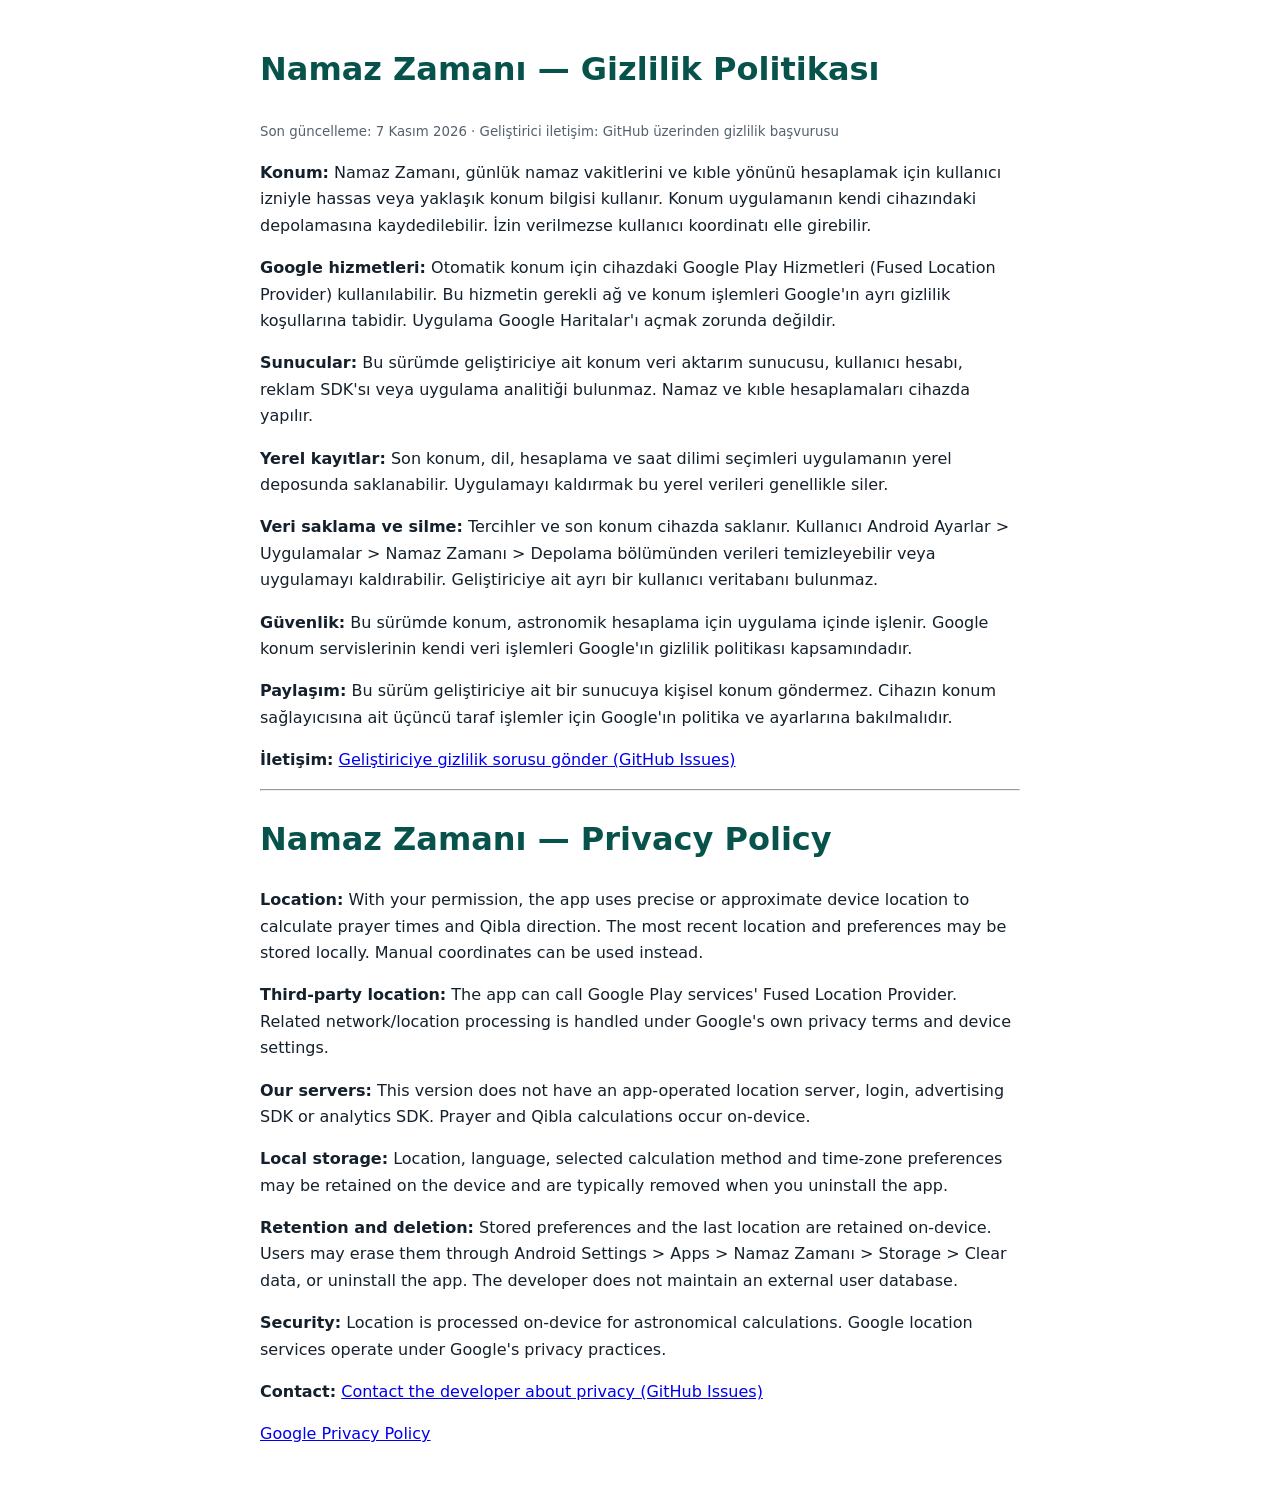
==== docs/privacy-policy.html @ 65fbda98 "Add in-app and public privacy policy for Play Store" ====
<!doctype html>
<html lang="tr">
<head><meta charset="utf-8"><meta name="viewport" content="width=device-width,initial-scale=1">
<title>Namaz Zamanı — Gizlilik Politikası / Privacy Policy</title>
<style>body{font:16px/1.65 system-ui,sans-serif;max-width:760px;padding:22px;margin:auto;color:#14202b}h1,h2{color:#07534c}small{color:#54616f}</style></head>
<body>
<h1>Namaz Zamanı — Gizlilik Politikası</h1>
<small>Son güncelleme: 7 Kasım 2026 · Geliştirici iletişim: GitHub üzerinden gizlilik başvurusu</small>
<p><b>Konum:</b> Namaz Zamanı, günlük namaz vakitlerini ve kıble yönünü hesaplamak için kullanıcı izniyle hassas veya yaklaşık konum bilgisi kullanır. Konum uygulamanın kendi cihazındaki depolamasına kaydedilebilir. İzin verilmezse kullanıcı koordinatı elle girebilir.</p>
<p><b>Google hizmetleri:</b> Otomatik konum için cihazdaki Google Play Hizmetleri (Fused Location Provider) kullanılabilir. Bu hizmetin gerekli ağ ve konum işlemleri Google'ın ayrı gizlilik koşullarına tabidir. Uygulama Google Haritalar'ı açmak zorunda değildir.</p>
<p><b>Sunucular:</b> Bu sürümde geliştiriciye ait konum veri aktarım sunucusu, kullanıcı hesabı, reklam SDK'sı veya uygulama analitiği bulunmaz. Namaz ve kıble hesaplamaları cihazda yapılır.</p>
<p><b>Yerel kayıtlar:</b> Son konum, dil, hesaplama ve saat dilimi seçimleri uygulamanın yerel deposunda saklanabilir. Uygulamayı kaldırmak bu yerel verileri genellikle siler.</p>
<p><b>Veri saklama ve silme:</b> Tercihler ve son konum cihazda saklanır. Kullanıcı Android Ayarlar &gt; Uygulamalar &gt; Namaz Zamanı &gt; Depolama bölümünden verileri temizleyebilir veya uygulamayı kaldırabilir. Geliştiriciye ait ayrı bir kullanıcı veritabanı bulunmaz.</p>
<p><b>Güvenlik:</b> Bu sürümde konum, astronomik hesaplama için uygulama içinde işlenir. Google konum servislerinin kendi veri işlemleri Google'ın gizlilik politikası kapsamındadır.</p>
<p><b>Paylaşım:</b> Bu sürüm geliştiriciye ait bir sunucuya kişisel konum göndermez. Cihazın konum sağlayıcısına ait üçüncü taraf işlemler için Google'ın politika ve ayarlarına bakılmalıdır.</p>
<p><b>İletişim:</b> <a href="https://github.com/umittamer8241-cpu/Namaz-zaman-/issues/new">Geliştiriciye gizlilik sorusu gönder (GitHub Issues)</a></p>
<hr>
<h1 lang="en">Namaz Zamanı — Privacy Policy</h1>
<p lang="en"><b>Location:</b> With your permission, the app uses precise or approximate device location to calculate prayer times and Qibla direction. The most recent location and preferences may be stored locally. Manual coordinates can be used instead.</p>
<p lang="en"><b>Third-party location:</b> The app can call Google Play services' Fused Location Provider. Related network/location processing is handled under Google's own privacy terms and device settings.</p>
<p lang="en"><b>Our servers:</b> This version does not have an app-operated location server, login, advertising SDK or analytics SDK. Prayer and Qibla calculations occur on-device.</p>
<p lang="en"><b>Local storage:</b> Location, language, selected calculation method and time-zone preferences may be retained on the device and are typically removed when you uninstall the app.</p>
<p lang="en"><b>Retention and deletion:</b> Stored preferences and the last location are retained on-device. Users may erase them through Android Settings &gt; Apps &gt; Namaz Zamanı &gt; Storage &gt; Clear data, or uninstall the app. The developer does not maintain an external user database.</p>
<p lang="en"><b>Security:</b> Location is processed on-device for astronomical calculations. Google location services operate under Google's privacy practices.</p>
<p lang="en"><b>Contact:</b> <a href="https://github.com/umittamer8241-cpu/Namaz-zaman-/issues/new">Contact the developer about privacy (GitHub Issues)</a></p>
<footer><p><a href="https://policies.google.com/privacy">Google Privacy Policy</a></p></footer></body></html>
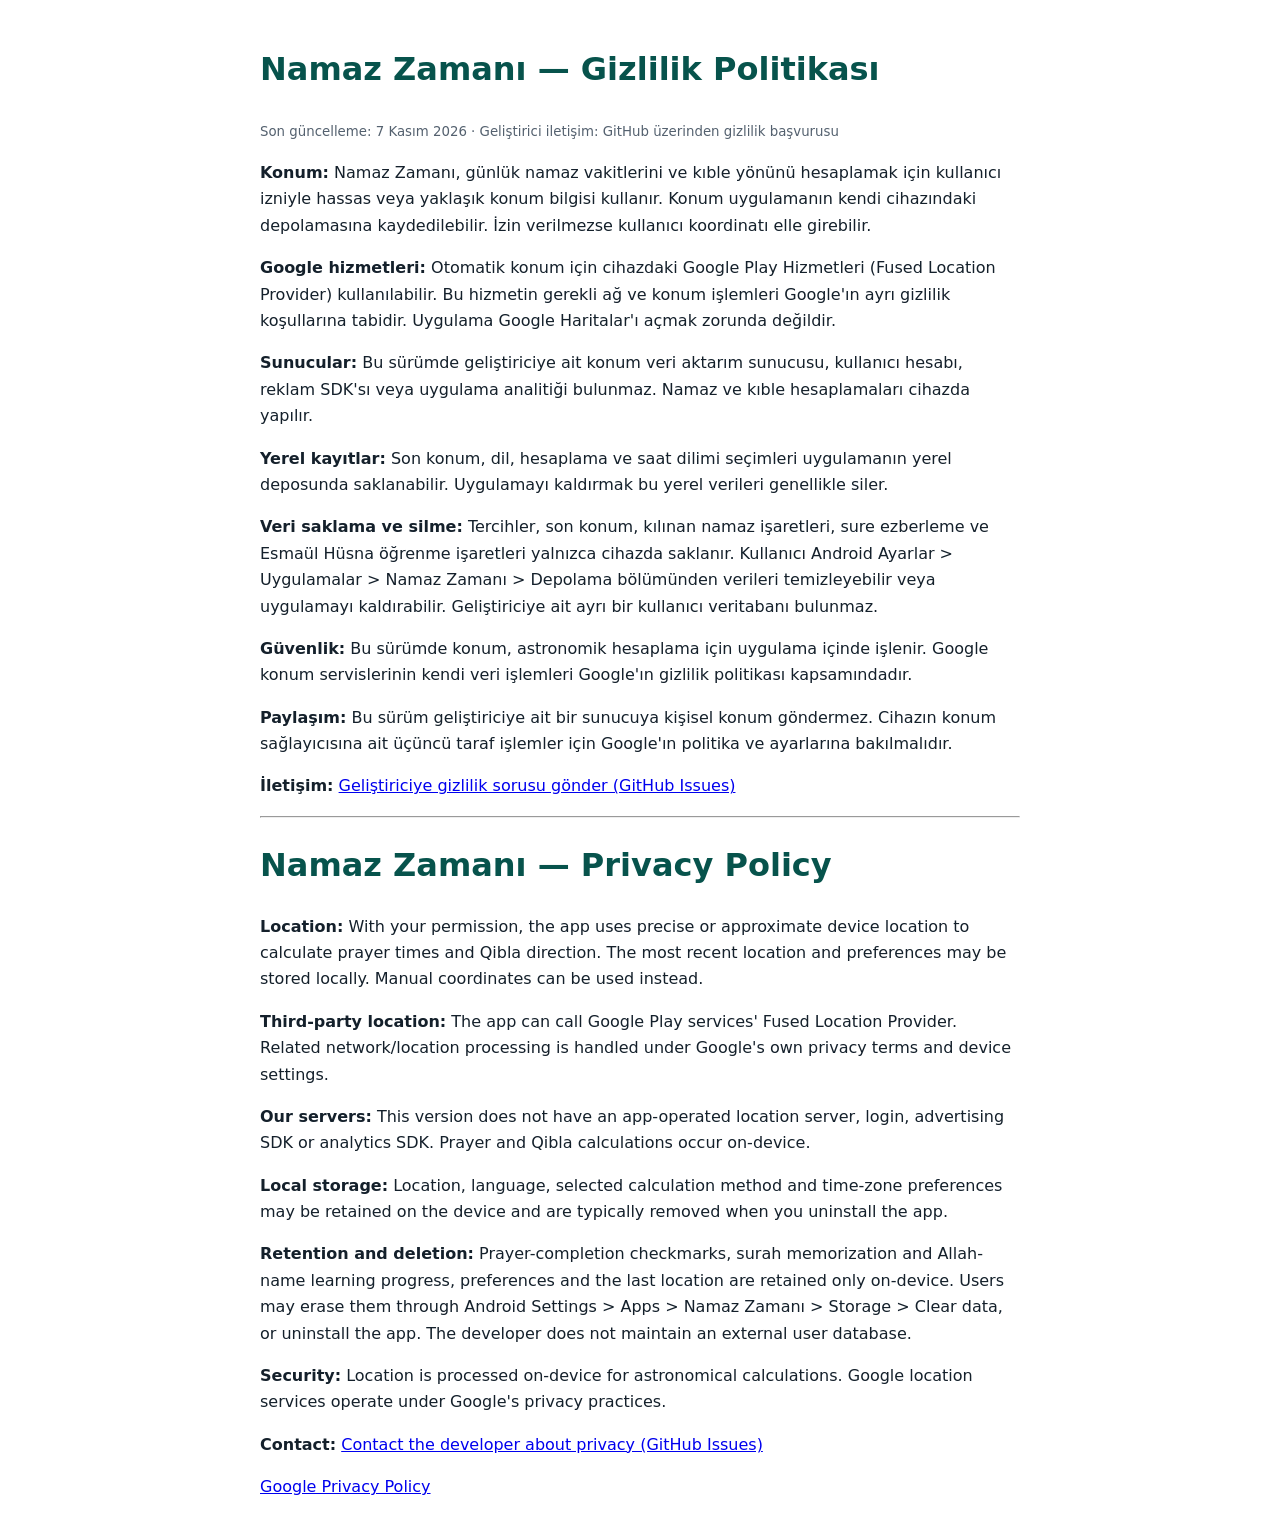
==== commit 09a64023: "Disclose local prayer and learning progress storage in privacy policy" ====
--- a/docs/privacy-policy.html
+++ b/docs/privacy-policy.html
@@ -10,7 +10,7 @@
 <p><b>Google hizmetleri:</b> Otomatik konum için cihazdaki Google Play Hizmetleri (Fused Location Provider) kullanılabilir. Bu hizmetin gerekli ağ ve konum işlemleri Google'ın ayrı gizlilik koşullarına tabidir. Uygulama Google Haritalar'ı açmak zorunda değildir.</p>
 <p><b>Sunucular:</b> Bu sürümde geliştiriciye ait konum veri aktarım sunucusu, kullanıcı hesabı, reklam SDK'sı veya uygulama analitiği bulunmaz. Namaz ve kıble hesaplamaları cihazda yapılır.</p>
 <p><b>Yerel kayıtlar:</b> Son konum, dil, hesaplama ve saat dilimi seçimleri uygulamanın yerel deposunda saklanabilir. Uygulamayı kaldırmak bu yerel verileri genellikle siler.</p>
-<p><b>Veri saklama ve silme:</b> Tercihler ve son konum cihazda saklanır. Kullanıcı Android Ayarlar &gt; Uygulamalar &gt; Namaz Zamanı &gt; Depolama bölümünden verileri temizleyebilir veya uygulamayı kaldırabilir. Geliştiriciye ait ayrı bir kullanıcı veritabanı bulunmaz.</p>
+<p><b>Veri saklama ve silme:</b> Tercihler, son konum, kılınan namaz işaretleri, sure ezberleme ve Esmaül Hüsna öğrenme işaretleri yalnızca cihazda saklanır. Kullanıcı Android Ayarlar &gt; Uygulamalar &gt; Namaz Zamanı &gt; Depolama bölümünden verileri temizleyebilir veya uygulamayı kaldırabilir. Geliştiriciye ait ayrı bir kullanıcı veritabanı bulunmaz.</p>
 <p><b>Güvenlik:</b> Bu sürümde konum, astronomik hesaplama için uygulama içinde işlenir. Google konum servislerinin kendi veri işlemleri Google'ın gizlilik politikası kapsamındadır.</p>
 <p><b>Paylaşım:</b> Bu sürüm geliştiriciye ait bir sunucuya kişisel konum göndermez. Cihazın konum sağlayıcısına ait üçüncü taraf işlemler için Google'ın politika ve ayarlarına bakılmalıdır.</p>
 <p><b>İletişim:</b> <a href="https://github.com/umittamer8241-cpu/Namaz-zaman-/issues/new">Geliştiriciye gizlilik sorusu gönder (GitHub Issues)</a></p>
@@ -20,7 +20,7 @@
 <p lang="en"><b>Third-party location:</b> The app can call Google Play services' Fused Location Provider. Related network/location processing is handled under Google's own privacy terms and device settings.</p>
 <p lang="en"><b>Our servers:</b> This version does not have an app-operated location server, login, advertising SDK or analytics SDK. Prayer and Qibla calculations occur on-device.</p>
 <p lang="en"><b>Local storage:</b> Location, language, selected calculation method and time-zone preferences may be retained on the device and are typically removed when you uninstall the app.</p>
-<p lang="en"><b>Retention and deletion:</b> Stored preferences and the last location are retained on-device. Users may erase them through Android Settings &gt; Apps &gt; Namaz Zamanı &gt; Storage &gt; Clear data, or uninstall the app. The developer does not maintain an external user database.</p>
+<p lang="en"><b>Retention and deletion:</b> Prayer-completion checkmarks, surah memorization and Allah-name learning progress, preferences and the last location are retained only on-device. Users may erase them through Android Settings &gt; Apps &gt; Namaz Zamanı &gt; Storage &gt; Clear data, or uninstall the app. The developer does not maintain an external user database.</p>
 <p lang="en"><b>Security:</b> Location is processed on-device for astronomical calculations. Google location services operate under Google's privacy practices.</p>
 <p lang="en"><b>Contact:</b> <a href="https://github.com/umittamer8241-cpu/Namaz-zaman-/issues/new">Contact the developer about privacy (GitHub Issues)</a></p>
 <footer><p><a href="https://policies.google.com/privacy">Google Privacy Policy</a></p></footer></body></html>
